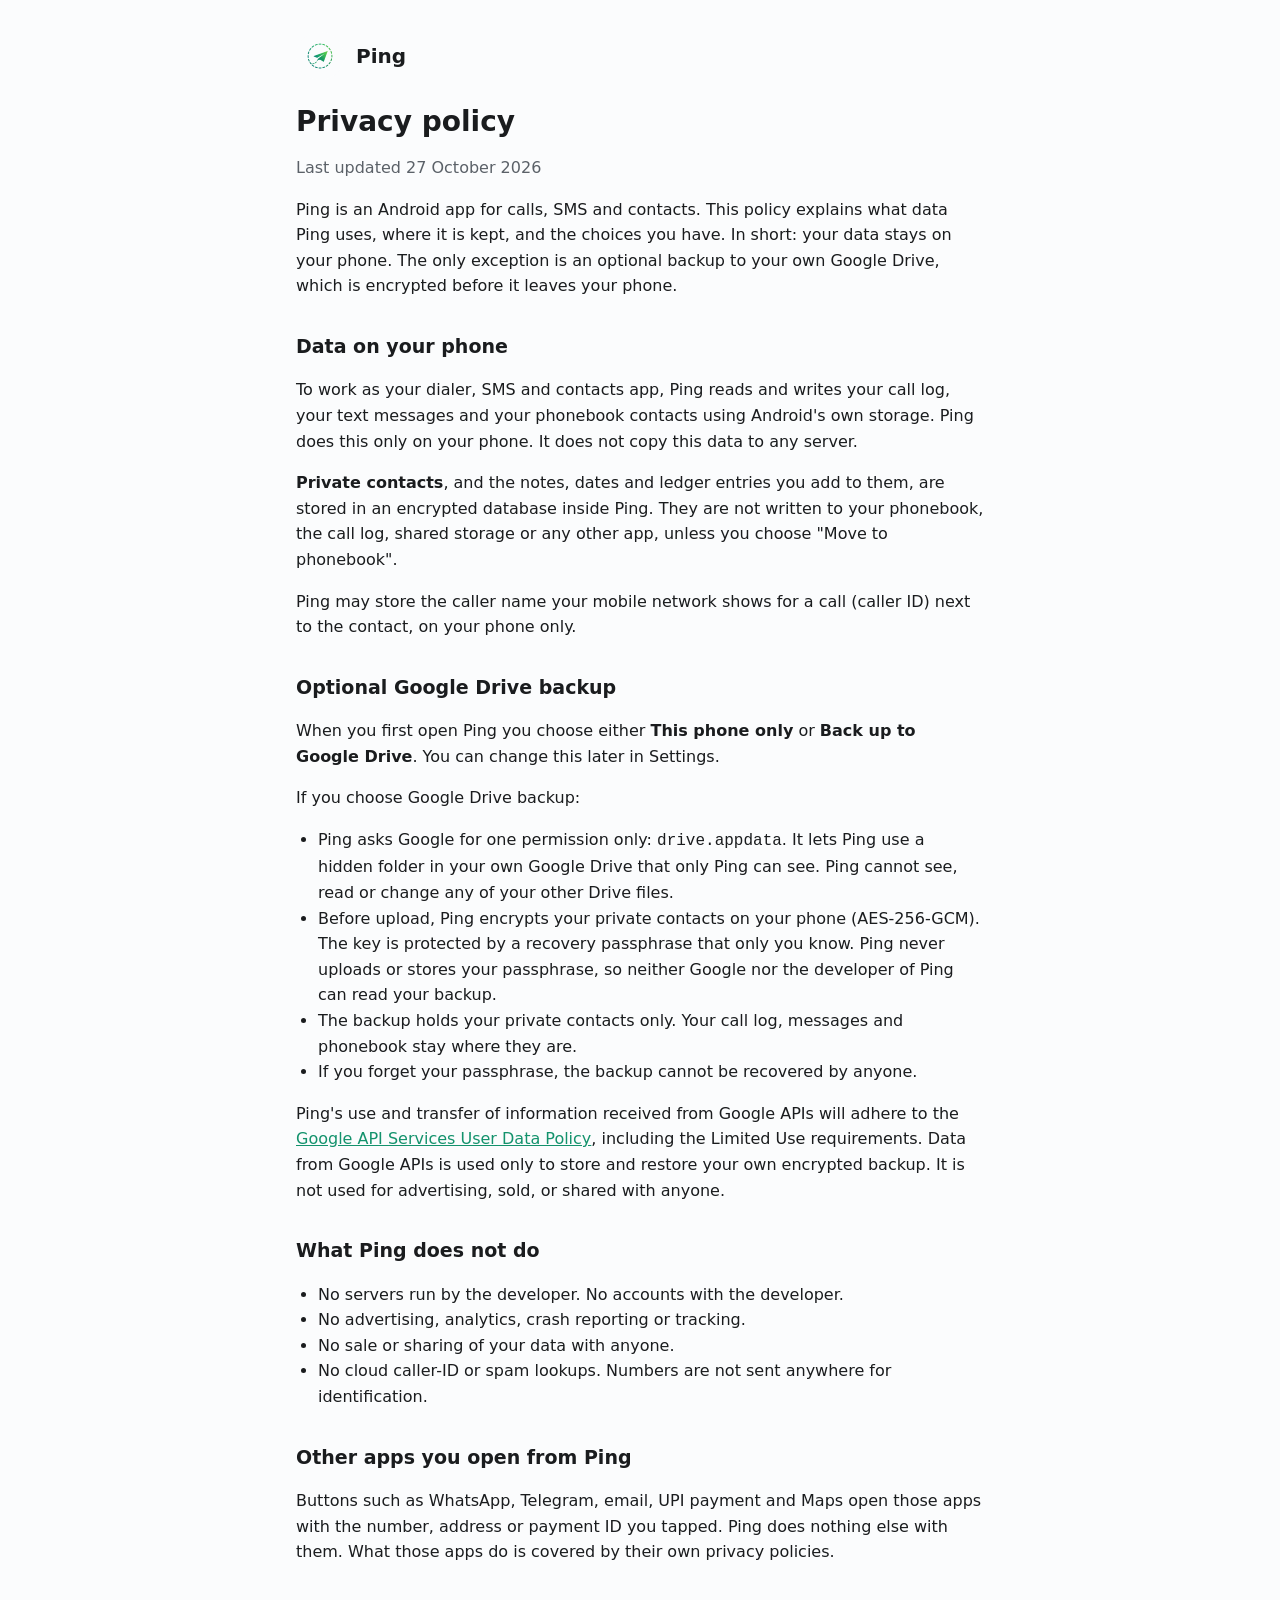
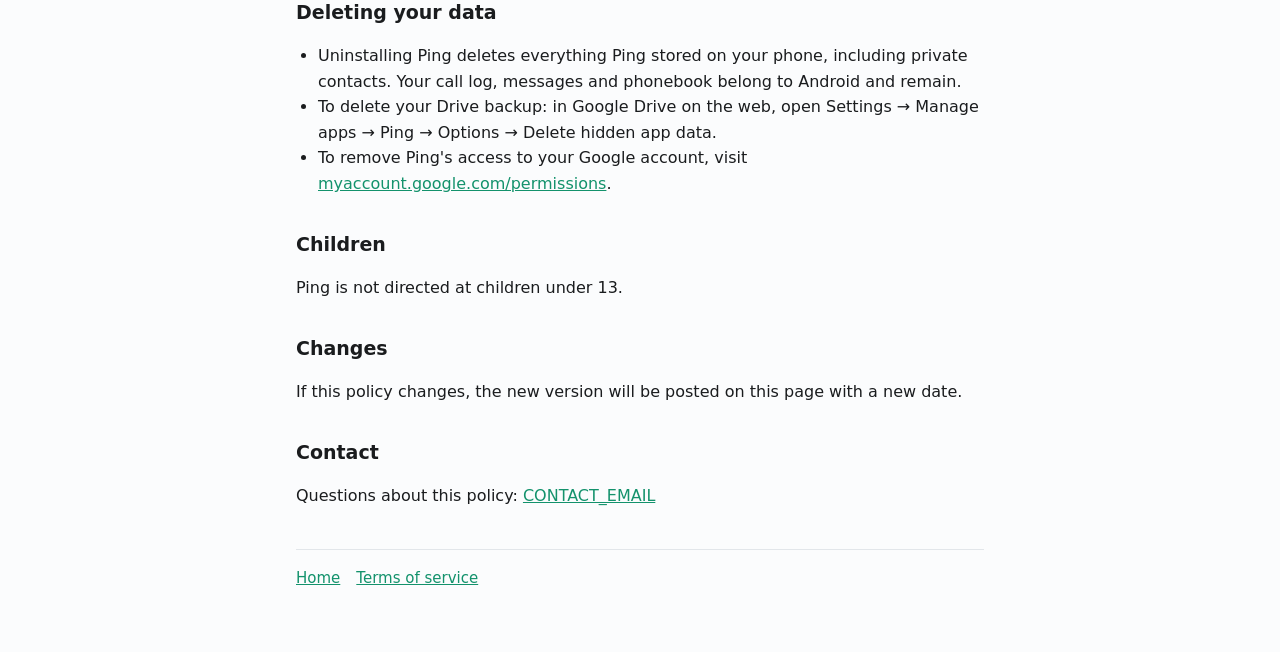
==== privacy.html @ 2a180967 "Add files via upload" ====
<!doctype html>
<html lang="en">
<head>
<meta charset="utf-8">
<meta name="viewport" content="width=device-width, initial-scale=1">
<title>Ping privacy policy</title>
<link rel="icon" href="icon.png">
<link rel="stylesheet" href="style.css">
</head>
<body>
<main>
  <header><img src="icon.png" alt=""><a href="./">Ping</a></header>

  <h1>Privacy policy</h1>
  <p class="muted">Last updated 27 October 2026</p>

  <p>Ping is an Android app for calls, SMS and contacts. This policy explains what data Ping uses,
  where it is kept, and the choices you have. In short: your data stays on your phone. The only
  exception is an optional backup to your own Google Drive, which is encrypted before it leaves
  your phone.</p>

  <h2>Data on your phone</h2>
  <p>To work as your dialer, SMS and contacts app, Ping reads and writes your call log, your text
  messages and your phonebook contacts using Android's own storage. Ping does this only on your
  phone. It does not copy this data to any server.</p>
  <p><strong>Private contacts</strong>, and the notes, dates and ledger entries you add to them, are
  stored in an encrypted database inside Ping. They are not written to your phonebook, the call log,
  shared storage or any other app, unless you choose "Move to phonebook".</p>
  <p>Ping may store the caller name your mobile network shows for a call (caller ID) next to the
  contact, on your phone only.</p>

  <h2>Optional Google Drive backup</h2>
  <p>When you first open Ping you choose either <strong>This phone only</strong> or
  <strong>Back up to Google Drive</strong>. You can change this later in Settings.</p>
  <p>If you choose Google Drive backup:</p>
  <ul>
    <li>Ping asks Google for one permission only: <code>drive.appdata</code>. It lets Ping use a
      hidden folder in your own Google Drive that only Ping can see. Ping cannot see, read or change
      any of your other Drive files.</li>
    <li>Before upload, Ping encrypts your private contacts on your phone (AES-256-GCM). The key is
      protected by a recovery passphrase that only you know. Ping never uploads or stores your
      passphrase, so neither Google nor the developer of Ping can read your backup.</li>
    <li>The backup holds your private contacts only. Your call log, messages and phonebook stay
      where they are.</li>
    <li>If you forget your passphrase, the backup cannot be recovered by anyone.</li>
  </ul>
  <p>Ping's use and transfer of information received from Google APIs will adhere to the
  <a href="https://developers.google.com/terms/api-services-user-data-policy">Google API Services
  User Data Policy</a>, including the Limited Use requirements. Data from Google APIs is used only
  to store and restore your own encrypted backup. It is not used for advertising, sold, or shared
  with anyone.</p>

  <h2>What Ping does not do</h2>
  <ul>
    <li>No servers run by the developer. No accounts with the developer.</li>
    <li>No advertising, analytics, crash reporting or tracking.</li>
    <li>No sale or sharing of your data with anyone.</li>
    <li>No cloud caller-ID or spam lookups. Numbers are not sent anywhere for identification.</li>
  </ul>

  <h2>Other apps you open from Ping</h2>
  <p>Buttons such as WhatsApp, Telegram, email, UPI payment and Maps open those apps with the
  number, address or payment ID you tapped. Ping does nothing else with them. What those apps do is
  covered by their own privacy policies.</p>

  <h2>Deleting your data</h2>
  <ul>
    <li>Uninstalling Ping deletes everything Ping stored on your phone, including private contacts.
      Your call log, messages and phonebook belong to Android and remain.</li>
    <li>To delete your Drive backup: in Google Drive on the web, open Settings → Manage apps → Ping
      → Options → Delete hidden app data.</li>
    <li>To remove Ping's access to your Google account, visit
      <a href="https://myaccount.google.com/permissions">myaccount.google.com/permissions</a>.</li>
  </ul>

  <h2>Children</h2>
  <p>Ping is not directed at children under 13.</p>

  <h2>Changes</h2>
  <p>If this policy changes, the new version will be posted on this page with a new date.</p>

  <h2>Contact</h2>
  <p>Questions about this policy: <a href="mailto:CONTACT_EMAIL">CONTACT_EMAIL</a></p>

  <nav>
    <a href="./">Home</a>
    <a href="terms.html">Terms of service</a>
  </nav>
</main>
</body>
</html>
---- style.css ----
:root {
  --bg: #fbfcfd;
  --fg: #1a1c1e;
  --muted: #5b6168;
  --accent: #13926c;
  --card: #ffffff;
  --line: #e2e6ea;
}
@media (prefers-color-scheme: dark) {
  :root {
    --bg: #111416;
    --fg: #e3e6e9;
    --muted: #a3aab1;
    --accent: #5fd3a6;
    --card: #1a1e21;
    --line: #2b3034;
  }
}
* { box-sizing: border-box; }
body {
  margin: 0;
  background: var(--bg);
  color: var(--fg);
  font: 16px/1.6 system-ui, -apple-system, "Segoe UI", Roboto, sans-serif;
}
main { max-width: 720px; margin: 0 auto; padding: 32px 16px 64px; }
header { display: flex; align-items: center; gap: 12px; margin-bottom: 24px; }
header img { width: 48px; height: 48px; border-radius: 12px; }
header a { color: inherit; text-decoration: none; font-weight: 600; font-size: 20px; }
h1 { font-size: 28px; line-height: 1.25; margin: 0 0 8px; }
h2 { font-size: 19px; margin: 32px 0 8px; }
p, li { color: var(--fg); }
.muted { color: var(--muted); }
a { color: var(--accent); }
nav { display: flex; gap: 16px; flex-wrap: wrap; margin-top: 40px; padding-top: 16px;
      border-top: 1px solid var(--line); font-size: 15px; }
.card { background: var(--card); border: 1px solid var(--line); border-radius: 16px;
        padding: 16px 20px; margin: 16px 0; }
ul { padding-left: 22px; }
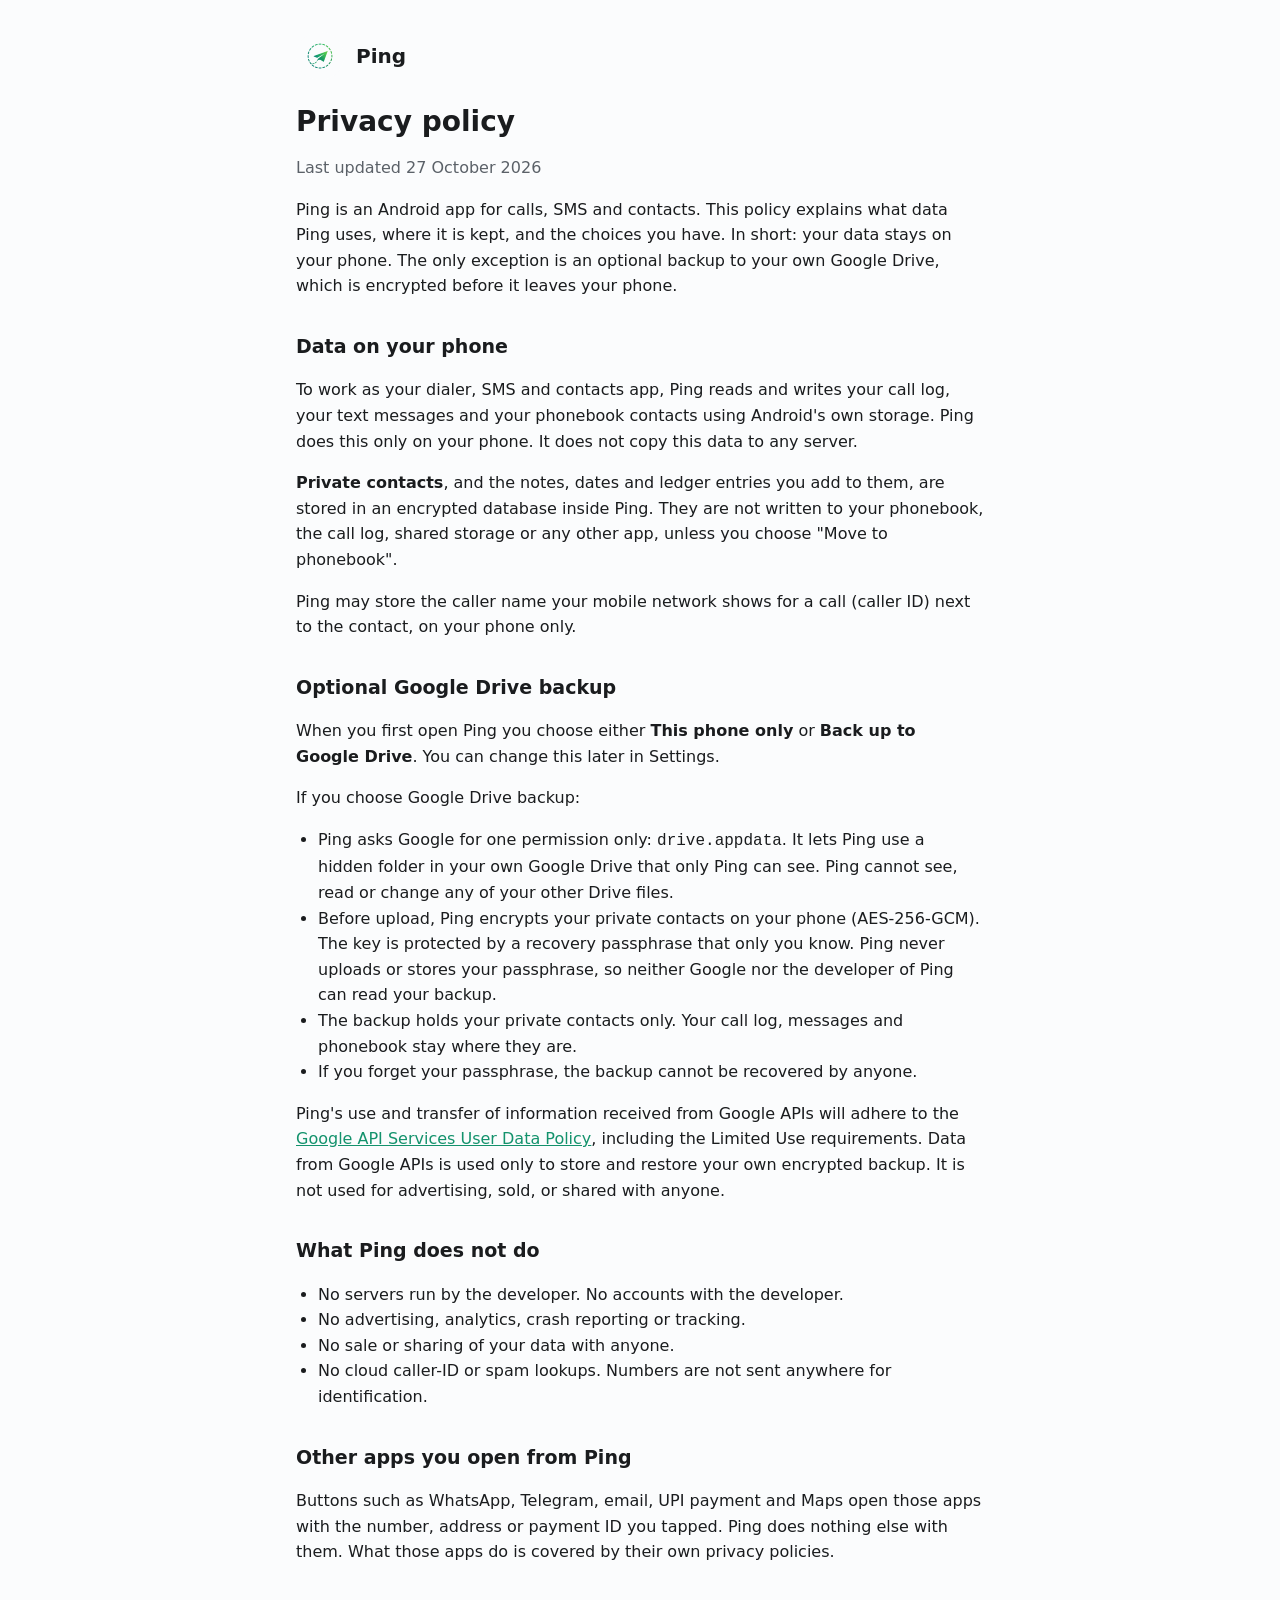
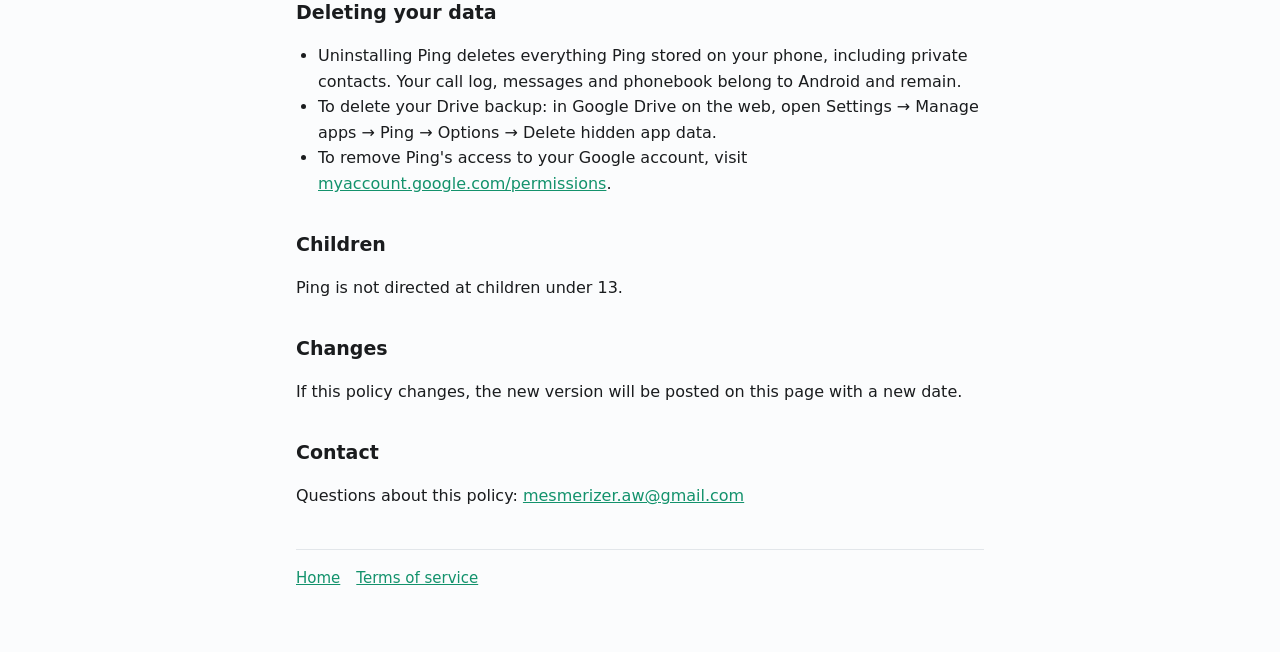
==== commit 2e19de68: "Add files via upload" ====
--- a/privacy.html
+++ b/privacy.html
@@ -80,7 +80,7 @@
   <p>If this policy changes, the new version will be posted on this page with a new date.</p>
 
   <h2>Contact</h2>
-  <p>Questions about this policy: <a href="mailto:CONTACT_EMAIL">CONTACT_EMAIL</a></p>
+  <p>Questions about this policy: <a href="mailto:mesmerizer.aw@gmail.com">mesmerizer.aw@gmail.com</a></p>
 
   <nav>
     <a href="./">Home</a>
